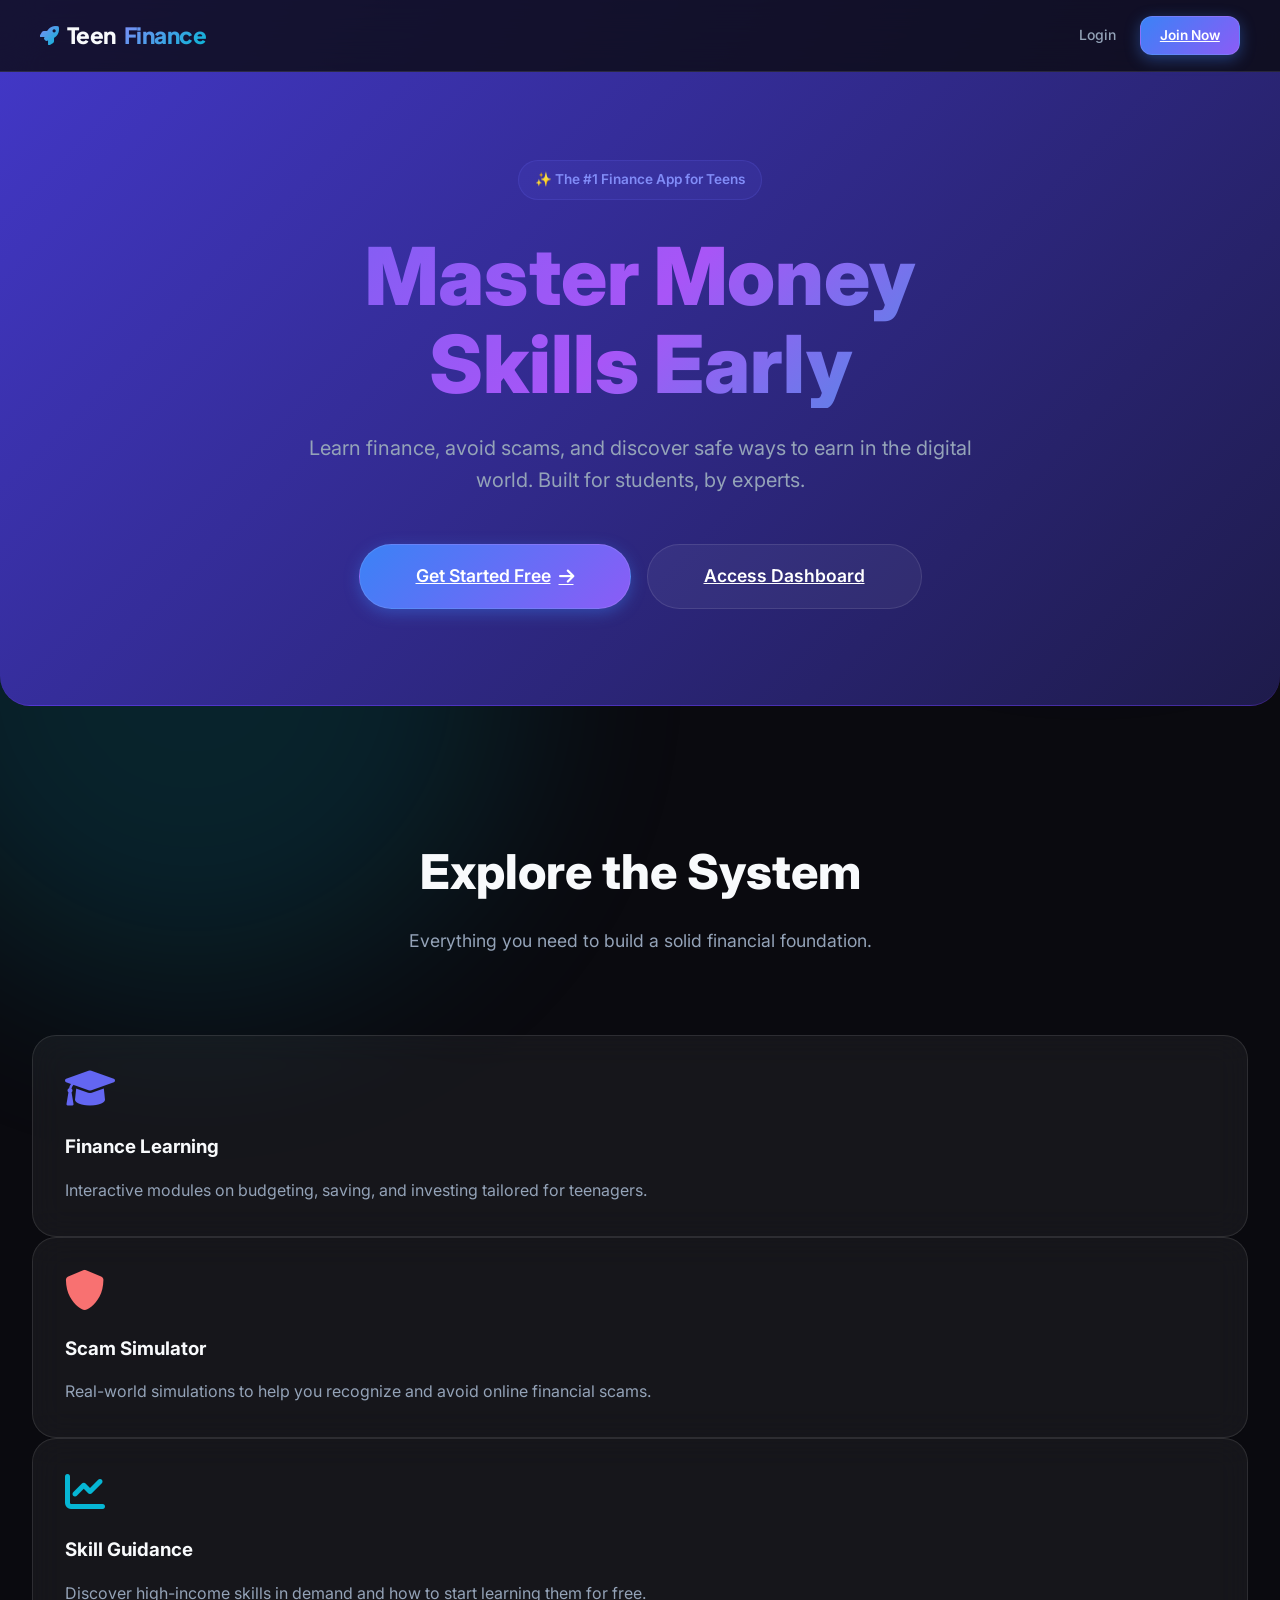
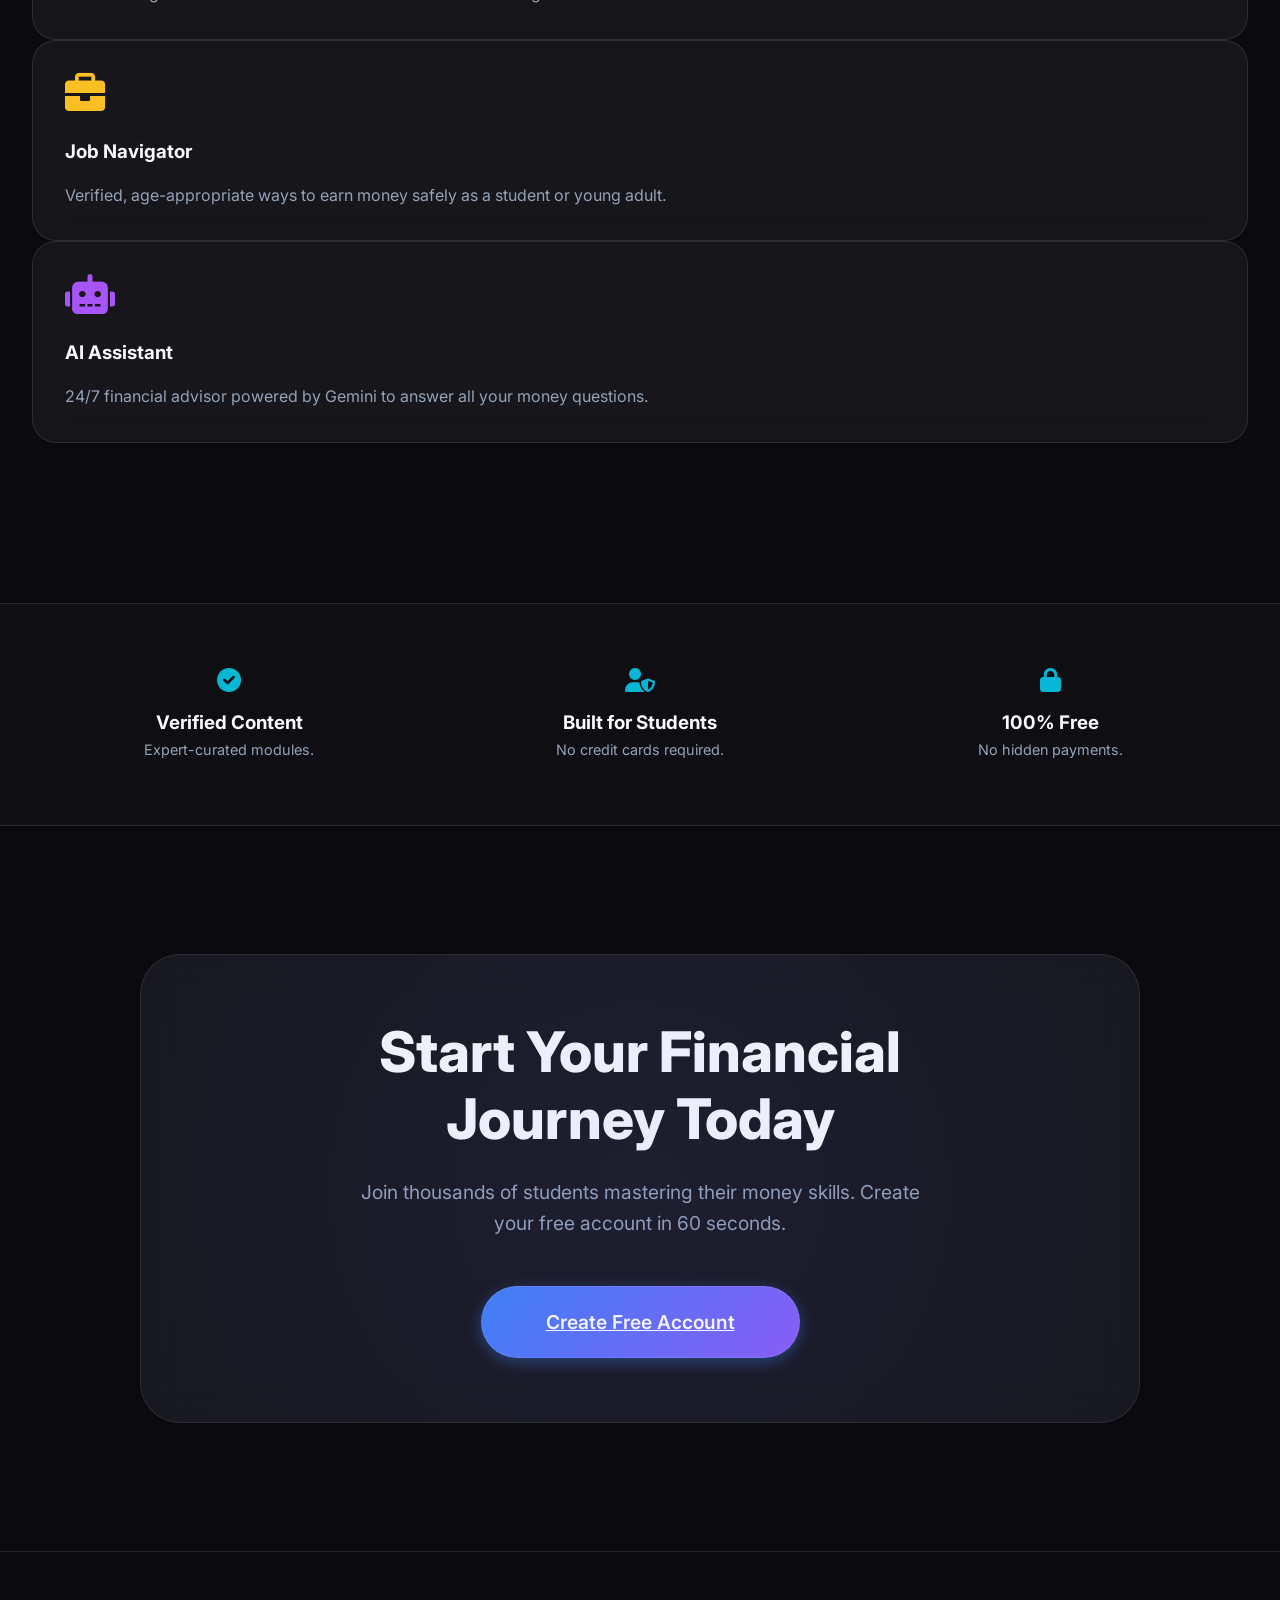
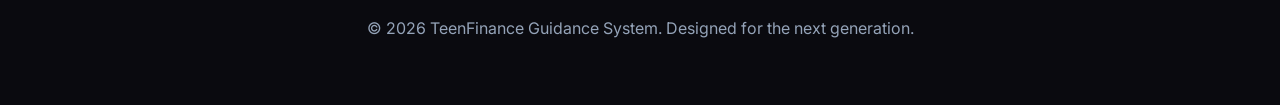
==== frontend/index.html @ e5f5060f "fixed nested repo structure" ====
<!DOCTYPE html>
<html lang="en">
<head>
    <meta charset="UTF-8">
    <meta name="viewport" content="width=device-width, initial-scale=1.0">
    <title>TeenFinance - Master Your Financial Future</title>
    <link rel="stylesheet" href="css/style.css">
    <link rel="stylesheet" href="https://cdnjs.cloudflare.com/ajax/libs/font-awesome/6.0.0/css/all.min.css">
    <link href="https://fonts.googleapis.com/css2?family=Plus+Jakarta+Sans:wght@400;600;700;800&family=Inter:wght@400;500;600&display=swap" rel="stylesheet">
    <style>
        .hero-section {
            padding: 10rem 2rem 6rem;
            text-align: center;
            overflow: hidden;
            position: relative;
        }

        .hero-badge {
            display: inline-flex;
            align-items: center;
            padding: 0.5rem 1rem;
            background: rgba(99, 102, 241, 0.1);
            border: 1px solid rgba(99, 102, 241, 0.2);
            border-radius: 100px;
            color: var(--primary-light);
            font-size: 0.85rem;
            font-weight: 600;
            margin-bottom: 2rem;
            animation: fadeInDown 0.8s ease;
        }

        .hero-title {
            font-size: clamp(3rem, 8vw, 5rem);
            font-weight: 850;
            line-height: 1.1;
            margin-bottom: 1.5rem;
            background: var(--gradient-hero);
            -webkit-background-clip: text;
            background-clip: text;
            -webkit-text-fill-color: transparent;
            animation: fadeInUp 1s ease;
        }

        .hero-subtext {
            font-size: 1.25rem;
            color: var(--text-muted);
            max-width: 700px;
            margin: 0 auto 3rem;
            animation: fadeInUp 1.2s ease;
        }

        .trust-section {
            padding: 4rem 2rem;
            border-top: 1px solid var(--border);
            border-bottom: 1px solid var(--border);
            background: rgba(255, 255, 255, 0.02);
        }

        .trust-grid {
            display: grid;
            grid-template-columns: repeat(auto-fit, minmax(250px, 1fr));
            gap: 2rem;
            max-width: 1200px;
            margin: 0 auto;
            text-align: center;
        }

        .trust-item i {
            font-size: 1.5rem;
            color: var(--accent);
            margin-bottom: 1rem;
        }

        .cta-section {
            padding: 8rem 2rem;
            text-align: center;
        }

        .cta-card {
            background: var(--surface);
            padding: 4rem 2rem;
            border-radius: 40px;
            border: 1px solid var(--border);
            max-width: 1000px;
            margin: 0 auto;
            position: relative;
            overflow: hidden;
            backdrop-filter: blur(20px);
        }

        .cta-card::before {
            content: '';
            position: absolute;
            top: -50%;
            left: -50%;
            width: 200%;
            height: 200%;
            background: radial-gradient(circle, var(--primary-glow) 0%, transparent 70%);
            opacity: 0.2;
            pointer-events: none;
        }

        @keyframes fadeInUp {
            from { opacity: 0; transform: translateY(30px); }
            to { opacity: 1; transform: translateY(0); }
        }

        @keyframes fadeInDown {
            from { opacity: 0; transform: translateY(-30px); }
            to { opacity: 1; transform: translateY(0); }
        }

        .reveal {
            opacity: 0;
            transform: translateY(40px);
            transition: all 1;
        }

        .reveal.active {
            opacity: 1;
            transform: translateY(0);
        }

        /* Nav Bar Positioning */
        .nav-bar {
            position: fixed;
            top: 0;
            left: 0;
            right: 0;
            background: rgba(10, 10, 15, 0.8);
            border-bottom: 1px solid var(--border);
            z-index: 1000;
        }
    </style>
</head>
<body>

    <nav class="nav-bar">
        <div class="logo">
            <i class="fas fa-rocket" style="color: var(--primary);"></i>
            Teen<span style="color: var(--accent);">Finance</span>
        </div>
        <div class="nav-links">
            <a href="/login" class="nav-item">Login</a>
            <a href="/register" class="btn btn-primary" style="padding: 0.5rem 1.2rem; font-size: 0.85rem;">Join Now</a>
        </div>
    </nav>

    <main>
        <!-- 1 HERO SECTION -->
        <section class="hero-section">
            <div class="hero-badge">✨ The #1 Finance App for Teens</div>
            <h1 class="hero-title">Master Money <br>Skills Early</h1>
            <p class="hero-subtext">Learn finance, avoid scams, and discover safe ways to earn in the digital world. Built for students, by experts.</p>
            <div style="display: flex; justify-content: center; gap: 1rem; flex-wrap: wrap;">
                <a href="/register" class="btn btn-primary" style="padding: 1.1rem 3.5rem; font-size: 1.1rem; border-radius: 100px;">Get Started Free <i class="fas fa-arrow-right"></i></a>
                <a href="/login" class="btn btn-secondary" style="padding: 1.1rem 3.5rem; font-size: 1.1rem; border-radius: 100px;">Access Dashboard</a>
            </div>
        </section>

        <!-- 2 FEATURES SECTION -->
        <section class="reveal" style="padding: 6rem 2rem; max-width: 1300px; margin: 0 auto;">
            <div style="text-align: center; margin-bottom: 5rem;">
                <h2 style="font-size: 3rem; margin-bottom: 1rem; font-weight: 800;">Explore the System</h2>
                <p style="color: var(--text-muted); font-size: 1.1rem;">Everything you need to build a solid financial foundation.</p>
            </div>
            <div class="features-grid">
                <div class="glass-card">
                    <i class="fas fa-graduation-cap" style="font-size: 2.5rem; color: var(--primary); margin-bottom: 1.5rem;"></i>
                    <h3 style="margin-bottom: 1rem; font-weight: 700;">Finance Learning</h3>
                    <p style="color: var(--text-muted);">Interactive modules on budgeting, saving, and investing tailored for teenagers.</p>
                </div>
                <div class="glass-card">
                    <i class="fas fa-shield-alt" style="font-size: 2.5rem; color: #f87171; margin-bottom: 1.5rem;"></i>
                    <h3 style="margin-bottom: 1rem; font-weight: 700;">Scam Simulator</h3>
                    <p style="color: var(--text-muted);">Real-world simulations to help you recognize and avoid online financial scams.</p>
                </div>
                <div class="glass-card">
                    <i class="fas fa-chart-line" style="font-size: 2.5rem; color: var(--accent); margin-bottom: 1.5rem;"></i>
                    <h3 style="margin-bottom: 1rem; font-weight: 700;">Skill Guidance</h3>
                    <p style="color: var(--text-muted);">Discover high-income skills in demand and how to start learning them for free.</p>
                </div>
                <div class="glass-card">
                    <i class="fas fa-briefcase" style="font-size: 2.5rem; color: #fbbf24; margin-bottom: 1.5rem;"></i>
                    <h3 style="margin-bottom: 1rem; font-weight: 700;">Job Navigator</h3>
                    <p style="color: var(--text-muted);">Verified, age-appropriate ways to earn money safely as a student or young adult.</p>
                </div>
                <div class="glass-card">
                    <i class="fas fa-robot" style="font-size: 2.5rem; color: #a855f7; margin-bottom: 1.5rem;"></i>
                    <h3 style="margin-bottom: 1rem; font-weight: 700;">AI Assistant</h3>
                    <p style="color: var(--text-muted);">24/7 financial advisor powered by Gemini to answer all your money questions.</p>
                </div>
            </div>
        </section>

        <!-- 3 TRUST & SAFETY SECTION -->
        <section class="trust-section reveal" style="margin-top: 4rem;">
            <div class="trust-grid">
                <div class="trust-item">
                    <i class="fas fa-check-circle"></i>
                    <h3 style="font-weight: 700;">Verified Content</h3>
                    <p style="color: var(--text-muted); font-size: 0.9rem;">Expert-curated modules.</p>
                </div>
                <div class="trust-item">
                    <i class="fas fa-user-shield"></i>
                    <h3 style="font-weight: 700;">Built for Students</h3>
                    <p style="color: var(--text-muted); font-size: 0.9rem;">No credit cards required.</p>
                </div>
                <div class="trust-item">
                    <i class="fas fa-lock"></i>
                    <h3 style="font-weight: 700;">100% Free</h3>
                    <p style="color: var(--text-muted); font-size: 0.9rem;">No hidden payments.</p>
                </div>
            </div>
        </section>

        <!-- 4 FINAL CTA SECTION -->
        <section class="cta-section reveal">
            <div class="cta-card glass-card">
                <h2 style="font-size: clamp(2rem, 5vw, 3.5rem); margin-bottom: 1.5rem; font-weight: 800; line-height: 1.2;">Start Your Financial <br>Journey Today</h2>
                <p style="color: var(--text-muted); font-size: 1.2rem; margin-bottom: 3rem; max-width: 600px; margin-left: auto; margin-right: auto;">Join thousands of students mastering their money skills. Create your free account in 60 seconds.</p>
                <a href="/register" class="btn btn-primary" style="padding: 1.2rem 4rem; font-size: 1.2rem; border-radius: 100px;">Create Free Account</a>
            </div>
        </section>
    </main>

    <footer style="padding: 4rem 10%; text-align: center; color: var(--text-muted); border-top: 1px solid var(--border);">
        <p>&copy; 2026 TeenFinance Guidance System. Designed for the next generation.</p>
    </footer>

    <script>
        // Scroll Reveal Animation
        function reveal() {
            var reveals = document.querySelectorAll(".reveal");
            for (var i = 0; i < reveals.length; i++) {
                var windowHeight = window.innerHeight;
                var elementTop = reveals[i].getBoundingClientRect().top;
                var elementVisible = 100;
                if (elementTop < windowHeight - elementVisible) {
                    reveals[i].classList.add("active");
                }
            }
        }
        window.addEventListener("scroll", reveal);
        // Initial check
        reveal();
    </script>
</body>
</html>
---- frontend/css/style.css ----
/* ========================================
   TEEN FINANCE — Premium Dark Design System
   ======================================== */

@import url('https://fonts.googleapis.com/css2?family=Inter:wght@300;400;500;600;700;800;900&family=Plus+Jakarta+Sans:wght@400;600;700;800&display=swap');

:root {
    /* --- Premium Startup Theme (Blue + Purple + Teal) --- */
    --primary: #6366f1; /* Indigo/Blue */
    --primary-light: #818cf8;
    --primary-dark: #4338ca;
    --accent: #06b6d4; /* Teal */
    --accent-light: #67e8f9;
    --secondary: #a855f7; /* Purple */
    
    --success: #10b981;
    --warning: #f59e0b;
    --error: #ef4444;
    
    --bg-dark: #0a0a0f;
    --surface: rgba(255, 255, 255, 0.05); /* Dark Glass */
    --surface-2: rgba(255, 255, 255, 0.08);
    --surface-3: rgba(255, 255, 255, 0.12);
    
    --text-main: #f8fafc;
    --text-muted: #94a3b8;
    --border: rgba(255, 255, 255, 0.1);
    --border-2: rgba(255, 255, 255, 0.2);
    
    --radius: 24px;
    --radius-sm: 12px;
    --transition: all 0.4s cubic-bezier(0.4, 0, 0.2, 1);
    
    --primary-glow: rgba(99, 102, 241, 0.5);
    --accent-glow: rgba(6, 182, 212, 0.4);
    
    --gradient-hero: linear-gradient(135deg, #6366f1 0%, #a855f7 50%, #06b6d4 100%);
}

*, *::before, *::after {
    margin: 0;
    padding: 0;
    box-sizing: border-box;
}

html {
    scroll-behavior: smooth;
}

body {
    background-color: var(--bg-dark);
    color: var(--text-main);
    min-height: 100vh;
    font-family: 'Inter', -apple-system, BlinkMacSystemFont, sans-serif;
    overflow-x: hidden;
    position: relative;
    display: flex;
    flex-direction: column;
    line-height: 1.6;
}

/* --- Glowing Blobs System --- */
body::before,
body::after {
    content: '';
    position: fixed;
    width: 50vw;
    height: 50vw;
    border-radius: 50%;
    filter: blur(100px);
    z-index: -1;
    opacity: 0.15;
    pointer-events: none;
    animation: blobFloat 20s infinite alternate;
}

body::before {
    background: var(--primary);
    top: -10%;
    right: -10%;
}

body::after {
    background: var(--accent);
    bottom: -10%;
    left: -10%;
    animation-delay: -10s;
}

@keyframes blobFloat {
    0% { transform: translate(0, 0) scale(1); }
    100% { transform: translate(10%, 10%) scale(1.1); }
}

/* ============================
   NAVBAR
   ============================ */
.nav-bar {
    display: flex;
    justify-content: space-between;
    align-items: center;
    padding: 0 2.5rem;
    height: 72px;
    background: rgba(10, 10, 15, 0.75);
    backdrop-filter: blur(20px);
    -webkit-backdrop-filter: blur(20px);
    position: sticky;
    top: 0;
    z-index: 1000;
    border-bottom: 1px solid var(--border);
}

.logo {
    font-family: 'Plus Jakarta Sans', sans-serif;
    font-size: 1.4rem;
    font-weight: 800;
    letter-spacing: -0.5px;
    color: var(--text-main);
    display: flex;
    align-items: center;
    gap: 0.5rem;
    cursor: pointer;
}

.logo i {
    font-size: 1.2rem;
    background: linear-gradient(135deg, var(--primary-light), var(--accent));
    -webkit-background-clip: text;
    background-clip: text;
    -webkit-text-fill-color: transparent;
}

.logo span {
    background: linear-gradient(135deg, var(--primary-light), var(--accent));
    -webkit-background-clip: text;
    background-clip: text;
    -webkit-text-fill-color: transparent;
}

/* Mobile Nav Toggle */
.mobile-nav-toggle {
    display: none;
    background: none;
    border: none;
    color: var(--text-main);
    font-size: 1.5rem;
    cursor: pointer;
}

.nav-links {
    display: flex;
    gap: 0.5rem;
    align-items: center;
}

.nav-item {
    display: flex;
    flex-direction: row !important;
    align-items: center;
    gap: 0.5rem;
    color: var(--text-muted);
    text-decoration: none;
    font-size: 0.875rem;
    font-weight: 500;
    padding: 0.5rem 1rem;
    border-radius: var(--radius-sm);
    transition: var(--transition);
    background: none;
    border: none;
    cursor: pointer;
}

.nav-item:hover {
    color: var(--text-main);
    background: var(--surface-2);
}

.nav-item.active {
    color: var(--primary-light);
    background: rgba(124, 58, 237, 0.12);
}

.nav-icon {
    font-size: 1rem;
}

/* ============================
   GLASS CARD
   ============================ */
.glass-card {
    background: var(--surface);
    backdrop-filter: blur(16px);
    -webkit-backdrop-filter: blur(16px);
    border: 1px solid var(--border);
    border-radius: var(--radius);
    transition: var(--transition);
    padding: 2rem;
    position: relative;
    overflow: hidden;
}

.glass-card:hover {
    background: var(--surface-2);
    border-color: var(--border-2);
    transform: translateY(-5px);
    box-shadow: 0 20px 40px rgba(0, 0, 0, 0.3);
}

/* ============================
   DASHBOARD GRID
   ============================ */
.dashboard-grid {
    display: grid;
    grid-template-columns: repeat(auto-fit, minmax(340px, 1fr));
    gap: 1.5rem;
    padding: 2rem 2.5rem;
    flex: 1;
    max-width: 1400px;
    margin: 0 auto;
    width: 100%;
}

/* ============================
   BUTTONS
   ============================ */
/* Buttons & Inputs */
.btn {
    padding: 0.75rem 1.5rem;
    border-radius: var(--radius-sm);
    font-weight: 600;
    transition: var(--transition);
    cursor: pointer;
    background: rgba(255, 255, 255, 0.05);
    border: 1px solid rgba(255, 255, 255, 0.1);
    color: white;
    display: inline-flex;
    align-items: center;
    justify-content: center;
    gap: 0.5rem;
    font-size: 0.95rem;
}

.btn:hover {
    background: rgba(59, 130, 246, 0.2);
    border-color: #3b82f6;
    transform: scale(1.02);
}

.btn-primary {
    background: linear-gradient(135deg, #3b82f6, #8b5cf6);
    color: white;
    border: 1px solid rgba(255, 255, 255, 0.1);
    box-shadow: 0 4px 15px rgba(59, 130, 246, 0.4);
}

.btn-primary:hover {
    background: linear-gradient(135deg, #60a5fa, #a78bfa);
    transform: scale(1.02);
    box-shadow: 0 6px 25px rgba(59, 130, 246, 0.6);
}

.btn-secondary {
    background: rgba(255, 255, 255, 0.05);
    color: white;
    border: 1px solid rgba(255, 255, 255, 0.1);
}

.btn-secondary:hover {
    background: rgba(59, 130, 246, 0.2);
    border-color: #3b82f6;
}

/* Small Action Buttons with Improved Visibility */
.small-action-btn {
    padding: 0.65rem 0.75rem;
    font-size: 0.8rem;
    font-weight: 600;
    border-radius: 8px;
    cursor: pointer;
    text-decoration: none;
    display: inline-flex;
    align-items: center;
    justify-content: center;
    gap: 0.4rem;
    transition: all 0.2s ease;
    border: 1px solid transparent;
}

.small-action-btn-primary {
    background: linear-gradient(135deg, #8b5cf6, #7c3aed);
    color: white;
    border: 1px solid rgba(139, 92, 246, 0.6);
}

.small-action-btn-primary:hover {
    background: linear-gradient(135deg, #a78bfa, #9333ea);
    transform: translateY(-2px);
    box-shadow: 0 4px 12px rgba(139, 92, 246, 0.4);
}

.small-action-btn-accent {
    background: linear-gradient(135deg, #06b6d4, #0891b2);
    color: white;
    border: 1px solid rgba(6, 182, 212, 0.6);
}

.small-action-btn-accent:hover {
    background: linear-gradient(135deg, #67e8f9, #06b6d4);
    transform: translateY(-2px);
    box-shadow: 0 4px 12px rgba(6, 182, 212, 0.4);
}

/* Dark Glass Inputs - FIX WHITE BACKGROUNDS */
input, select, textarea, .quiz-option, .accordion-btn {
    background: rgba(255, 255, 255, 0.05) !important;
    border: 1px solid rgba(255, 255, 255, 0.1) !important;
    color: white !important;
    padding: 0.8rem 1rem;
    border-radius: var(--radius-sm);
    width: 100%;
    outline: none;
    transition: var(--transition);
}

input:focus, select:focus, textarea:focus {
    background: rgba(59, 130, 246, 0.2) !important;
    border-color: #3b82f6 !important;
    box-shadow: 0 0 15px rgba(59, 130, 246, 0.4);
}

/* Quiz Option Fix */
.quiz-option {
    background: rgba(255, 255, 255, 0.05) !important;
    border: 1px solid rgba(255, 255, 255, 0.1) !important;
    color: white !important;
    padding: 1.2rem;
    border-radius: var(--radius-sm);
    margin-bottom: 0.75rem;
    cursor: pointer;
    transition: var(--transition);
    text-align: left;
    display: flex;
    align-items: center;
    gap: 0.8rem;
}

.quiz-option:hover {
    background: rgba(59, 130, 246, 0.2) !important;
    border-color: #3b82f6 !important;
    transform: scale(1.02);
}

.quiz-option.selected, .quiz-option:has(input:checked) {
    background: rgba(59, 130, 246, 0.3) !important;
    border-color: #3b82f6 !important;
    box-shadow: 0 0 15px rgba(59, 130, 246, 0.4);
}

.quiz-option.correct {
    background: rgba(16, 185, 129, 0.3) !important;
    border-color: var(--success) !important;
    box-shadow: 0 0 15px rgba(16, 185, 129, 0.4);
}

.quiz-option.incorrect {
    background: rgba(239, 68, 68, 0.3) !important;
    border-color: var(--error) !important;
    box-shadow: 0 0 15px rgba(239, 68, 68, 0.4);
}

/* Accordion Buttons */
.accordion-btn {
    text-align: left;
    padding: 1rem 1.2rem;
    background: rgba(255, 255, 255, 0.05) !important;
    border: 1px solid rgba(255, 255, 255, 0.1) !important;
    border-radius: var(--radius-sm);
    font-size: 1rem;
    font-weight: 600;
    color: white !important;
    cursor: pointer;
    display: flex;
    justify-content: space-between;
    align-items: center;
    transition: var(--transition);
    margin-bottom: 0.5rem;
}

.accordion-btn:hover {
    background: rgba(59, 130, 246, 0.2) !important;
    border-color: #3b82f6 !important;
    transform: scale(1.02);
}

.accordion-btn.selected {
    background: rgba(59, 130, 246, 0.3) !important;
    border-color: #3b82f6 !important;
    box-shadow: 0 0 15px rgba(59, 130, 246, 0.4);
}

/* ============================
   FORM INPUTS
   ============================ */
.input-group {
    margin-bottom: 1.25rem;
}

.input-group label {
    display: block;
    margin-bottom: 0.5rem;
    color: var(--text-secondary);
    font-size: 0.85rem;
    font-weight: 500;
}

.input-group input,
.input-group select,
.input-group textarea {
    width: 100%;
    background: var(--surface-2);
    border: 1px solid var(--border);
    border-radius: var(--radius-sm);
    padding: 0.75rem 1rem;
    color: var(--text-main);
    outline: none;
    transition: var(--transition);
    font-family: 'Inter', sans-serif;
    font-size: 0.9rem;
}

.input-group input::placeholder,
.input-group textarea::placeholder {
    color: var(--text-muted);
}

.input-group input:focus,
.input-group select:focus,
.input-group textarea:focus {
    border-color: var(--primary);
    background: var(--surface-3);
    box-shadow: 0 0 0 3px rgba(124, 58, 237, 0.15);
}

/* ============================
   ANIMATIONS
   ============================ */
@keyframes fadeInUp {
    from { opacity: 0; transform: translateY(20px); }
    to   { opacity: 1; transform: translateY(0); }
}

@keyframes shimmer {
    0%   { background-position: -200% center; }
    100% { background-position: 200% center; }
}

@keyframes pulse-ring {
    0%   { box-shadow: 0 0 0 0 var(--primary-glow); }
    70%  { box-shadow: 0 0 0 12px transparent; }
    100% { box-shadow: 0 0 0 0 transparent; }
}

@keyframes float {
    0%, 100% { transform: translateY(0); }
    50%       { transform: translateY(-6px); }
}

.animate-fade-in {
    animation: fadeInUp 0.5s ease forwards;
}

/* ============================
   BADGE / TAG
   ============================ */
.badge {
    display: inline-flex;
    align-items: center;
    gap: 0.3rem;
    padding: 0.25rem 0.75rem;
    border-radius: 999px;
    font-size: 0.75rem;
    font-weight: 600;
    letter-spacing: 0.03em;
}

.badge-primary {
    background: rgba(124, 58, 237, 0.15);
    color: var(--primary-light);
    border: 1px solid rgba(124, 58, 237, 0.25);
}

.badge-success {
    background: rgba(52, 211, 153, 0.12);
    color: var(--success);
    border: 1px solid rgba(52, 211, 153, 0.25);
}

/* ============================
   PROGRESS BAR
   ============================ */
.progress-bar-track {
    width: 100%;
    height: 6px;
    background: var(--surface-3);
    border-radius: 999px;
    overflow: hidden;
}

.progress-bar-fill {
    height: 100%;
    background: linear-gradient(90deg, var(--primary), var(--accent));
    border-radius: 999px;
    transition: width 0.8s cubic-bezier(0.4, 0, 0.2, 1);
    box-shadow: 0 0 8px var(--primary-glow);
}

/* ============================
   HERO SECTION (HOME)
   ============================ */
.hero-section {
    background: linear-gradient(135deg, var(--primary-dark) 0%, #1e1b4b 100%);
    color: white;
    padding: 3rem 2rem;
    border-radius: 0 0 30px 30px;
    margin-bottom: 2rem;
    text-align: center;
    border-bottom: 1px solid rgba(124, 58, 237, 0.3);
}

/* ============================
   MODULE CARDS
   ============================ */
.module-cover-grid {
    display: grid;
    grid-template-columns: repeat(3, 1fr);
    gap: 1.5rem;
    padding: 1rem 0;
}

@media (max-width: 900px) {
    .module-cover-grid { grid-template-columns: repeat(2, 1fr); }
}

@media (max-width: 480px) {
    .module-cover-grid { grid-template-columns: 1fr; }
}

.module-cover-card {
    position: relative;
    border-radius: var(--radius);
    overflow: hidden;
    cursor: pointer;
    box-shadow: var(--card-shadow);
    background: var(--surface);
    border: 1px solid var(--border);
    display: flex;
    flex-direction: column;
    transition: var(--transition);
}

.module-cover-card:hover {
    transform: translateY(-4px);
    box-shadow: var(--hover-shadow);
    border-color: var(--border-2);
}

.module-cover-card img {
    width: 100%;
    height: 160px;
    object-fit: cover;
    transition: transform 0.4s ease;
}

.module-cover-card:hover img {
    transform: scale(1.06);
}

.module-cover-overlay {
    padding: 1rem 1.2rem;
    background: var(--bg-3);
    color: var(--text-main);
}

.module-cover-overlay h3 {
    font-size: 0.95rem;
    font-weight: 600;
    margin-bottom: 0.3rem;
}

.module-cover-overlay p {
    font-size: 0.78rem;
    color: var(--text-muted);
}

/* ============================
   DAILY PRACTICE
   ============================ */
.daily-practice-card {
    background: rgba(124, 58, 237, 0.06);
    padding: 2rem;
    border-radius: var(--radius);
    border: 1.5px dashed rgba(124, 58, 237, 0.3);
    text-align: center;
    margin: 1rem 0;
    cursor: pointer;
    transition: var(--transition);
    color: var(--text-main);
}

.daily-practice-card:hover {
    background: rgba(124, 58, 237, 0.1);
    border-style: solid;
    border-color: var(--primary);
}

/* ============================
   SCROLLBAR
   ============================ */
::-webkit-scrollbar {
    width: 6px;
}
::-webkit-scrollbar-track {
    background: var(--bg-2);
}
::-webkit-scrollbar-thumb {
    background: var(--surface-3);
    border-radius: 999px;
}
::-webkit-scrollbar-thumb:hover {
    background: var(--border-2);
}

/* ============================
   UTILITIES
   ============================ */
.text-gradient {
    background: linear-gradient(135deg, var(--primary-light), var(--accent));
    -webkit-background-clip: text;
    background-clip: text;
    -webkit-text-fill-color: transparent;
}

.divider {
    border: none;
    border-top: 1px solid var(--border);
    margin: 1.5rem 0;
}

/* ============================
   LAYOUTS
   ============================ */
.layout-container {
    padding: 2.5rem;
    max-width: 1200px;
    margin: 0 auto;
    width: 100%;
    flex: 1;
}

/* ============================
   RESPONSIVE
   ============================ */
@media (max-width: 1024px) {
    .dashboard-grid {
        grid-template-columns: repeat(2, 1fr);
    }
}

@media (max-width: 768px) {
    .nav-bar {
        padding: 0 1.5rem;
    }

    .mobile-nav-toggle {
        display: block;
    }

    .nav-links {
        position: fixed;
        top: 72px;
        left: 0;
        right: 0;
        background: rgba(15, 15, 26, 0.98);
        backdrop-filter: blur(20px);
        flex-direction: column;
        padding: 2rem;
        gap: 1rem;
        border-bottom: 1px solid var(--border);
        transform: translateY(-100%);
        opacity: 0;
        transition: transform 0.4s ease, opacity 0.3s ease;
        pointer-events: none;
    }

    .nav-links.active {
        transform: translateY(0);
        opacity: 1;
        pointer-events: auto;
    }

    .nav-item {
        width: 100%;
        padding: 1rem;
        justify-content: center;
        font-size: 1rem;
    }

    .layout-container {
        padding: 1.5rem;
    }

    .dashboard-grid {
        padding: 1rem;
        grid-template-columns: 1fr;
    }

    .hero-section {
        padding: 2rem 1.5rem;
    }

    .hero-section h1 {
        font-size: 2rem;
    }

    .glass-card {
        padding: 1.5rem;
    }
}

@media (max-width: 480px) {
    .logo span {
        display: none;
    }
}

@media (max-width: 768px) {
    .btn {
        width: 100%;
    }
}
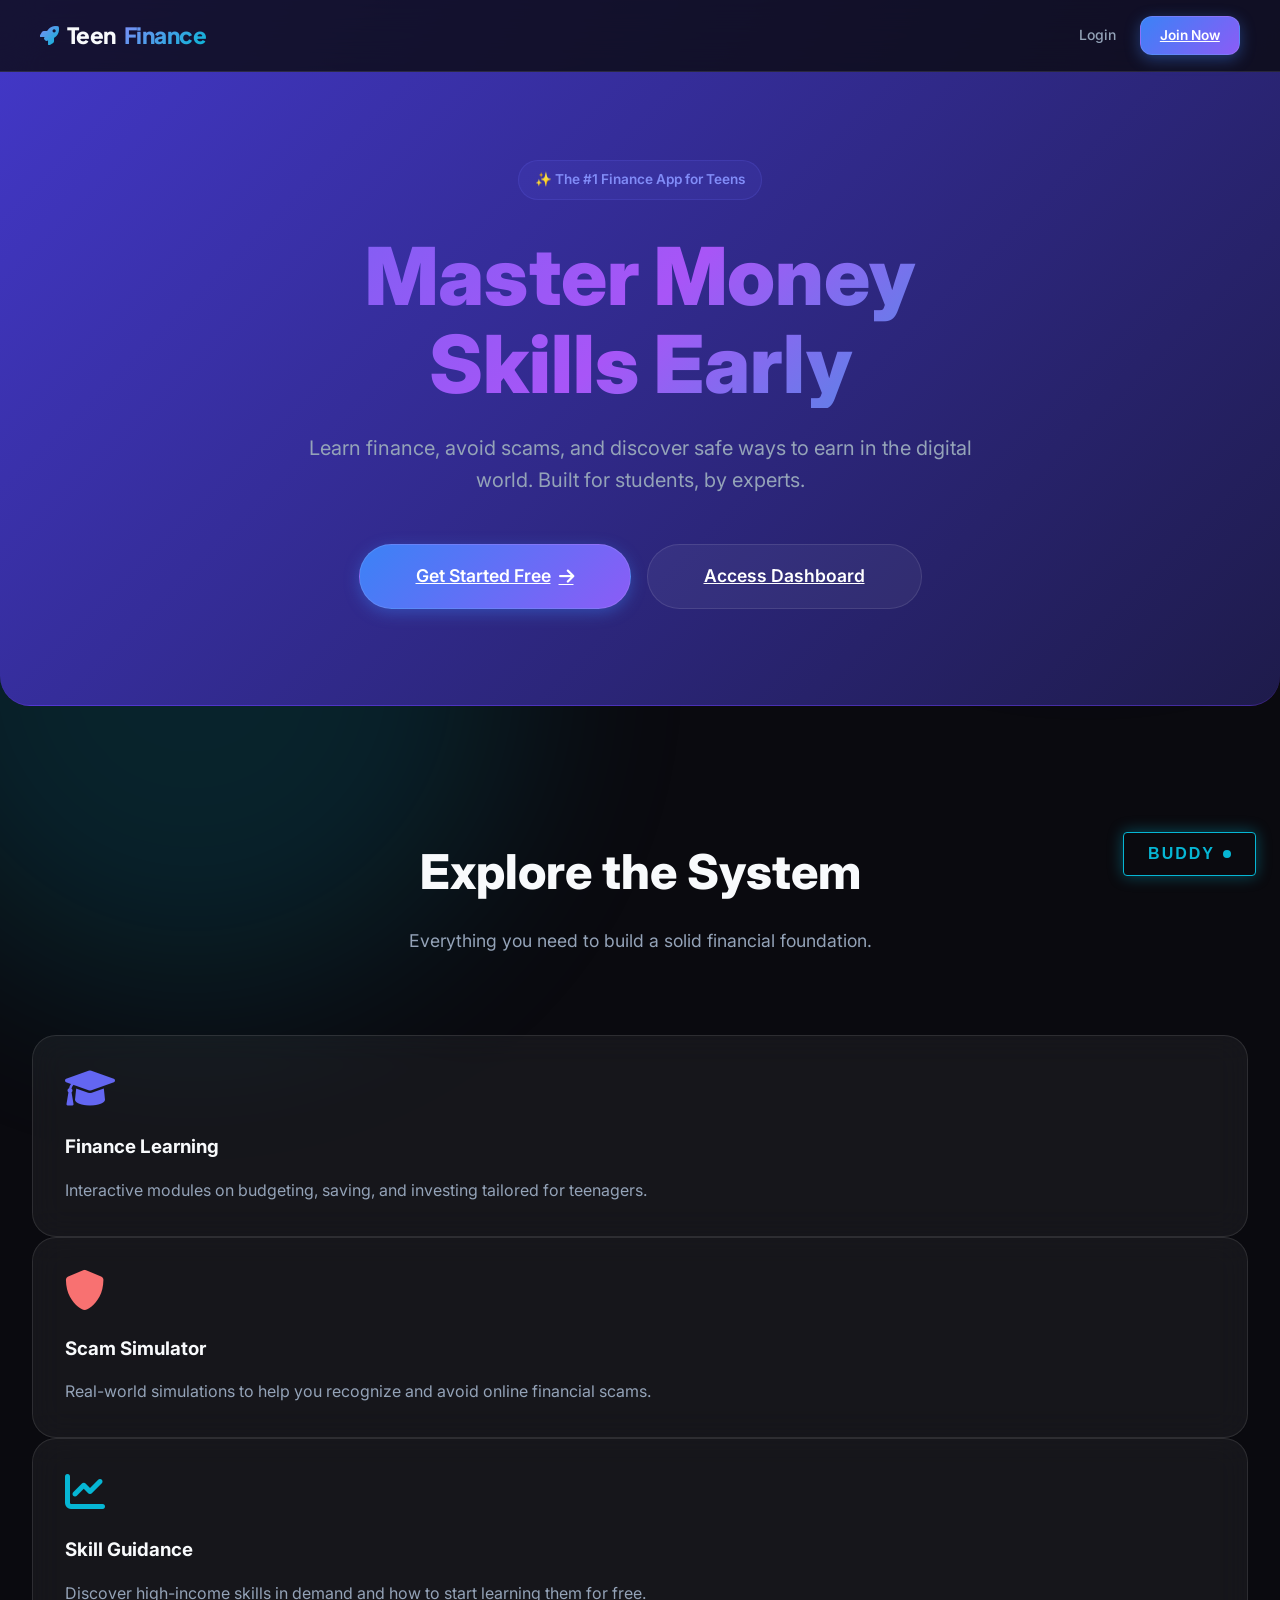
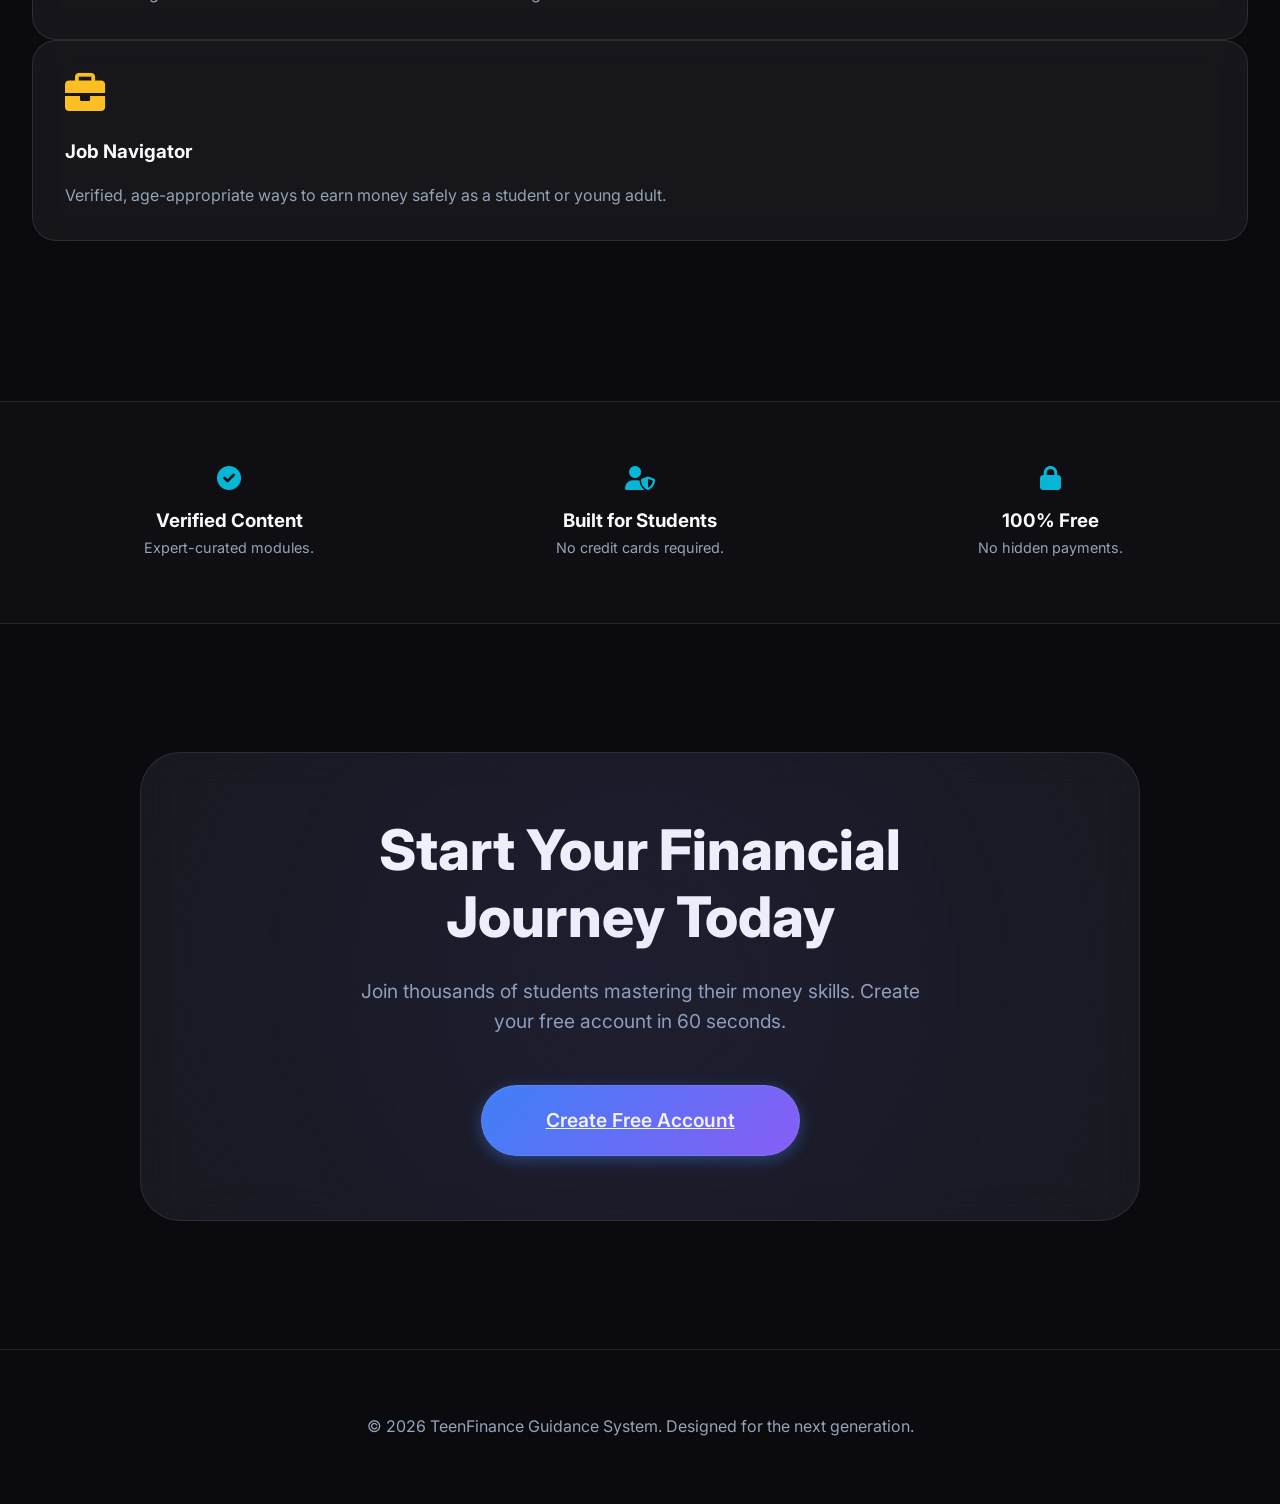
==== commit 4f43ea52: "Added Gemini AI chatbot integration" ====
--- a/frontend/index.html
+++ b/frontend/index.html
@@ -1,12 +1,15 @@
 <!DOCTYPE html>
 <html lang="en">
+
 <head>
     <meta charset="UTF-8">
     <meta name="viewport" content="width=device-width, initial-scale=1.0">
     <title>TeenFinance - Master Your Financial Future</title>
     <link rel="stylesheet" href="css/style.css">
     <link rel="stylesheet" href="https://cdnjs.cloudflare.com/ajax/libs/font-awesome/6.0.0/css/all.min.css">
-    <link href="https://fonts.googleapis.com/css2?family=Plus+Jakarta+Sans:wght@400;600;700;800&family=Inter:wght@400;500;600&display=swap" rel="stylesheet">
+    <link
+        href="https://fonts.googleapis.com/css2?family=Plus+Jakarta+Sans:wght@400;600;700;800&family=Inter:wght@400;500;600&display=swap"
+        rel="stylesheet">
     <style>
         .hero-section {
             padding: 10rem 2rem 6rem;
@@ -101,13 +104,27 @@
         }
 
         @keyframes fadeInUp {
-            from { opacity: 0; transform: translateY(30px); }
-            to { opacity: 1; transform: translateY(0); }
+            from {
+                opacity: 0;
+                transform: translateY(30px);
+            }
+
+            to {
+                opacity: 1;
+                transform: translateY(0);
+            }
         }
 
         @keyframes fadeInDown {
-            from { opacity: 0; transform: translateY(-30px); }
-            to { opacity: 1; transform: translateY(0); }
+            from {
+                opacity: 0;
+                transform: translateY(-30px);
+            }
+
+            to {
+                opacity: 1;
+                transform: translateY(0);
+            }
         }
 
         .reveal {
@@ -133,6 +150,7 @@
         }
     </style>
 </head>
+
 <body>
 
     <nav class="nav-bar">
@@ -151,10 +169,14 @@
         <section class="hero-section">
             <div class="hero-badge">✨ The #1 Finance App for Teens</div>
             <h1 class="hero-title">Master Money <br>Skills Early</h1>
-            <p class="hero-subtext">Learn finance, avoid scams, and discover safe ways to earn in the digital world. Built for students, by experts.</p>
+            <p class="hero-subtext">Learn finance, avoid scams, and discover safe ways to earn in the digital world.
+                Built for students, by experts.</p>
             <div style="display: flex; justify-content: center; gap: 1rem; flex-wrap: wrap;">
-                <a href="/register" class="btn btn-primary" style="padding: 1.1rem 3.5rem; font-size: 1.1rem; border-radius: 100px;">Get Started Free <i class="fas fa-arrow-right"></i></a>
-                <a href="/login" class="btn btn-secondary" style="padding: 1.1rem 3.5rem; font-size: 1.1rem; border-radius: 100px;">Access Dashboard</a>
+                <a href="/register" class="btn btn-primary"
+                    style="padding: 1.1rem 3.5rem; font-size: 1.1rem; border-radius: 100px;">Get Started Free <i
+                        class="fas fa-arrow-right"></i></a>
+                <a href="/login" class="btn btn-secondary"
+                    style="padding: 1.1rem 3.5rem; font-size: 1.1rem; border-radius: 100px;">Access Dashboard</a>
             </div>
         </section>
 
@@ -162,33 +184,35 @@
         <section class="reveal" style="padding: 6rem 2rem; max-width: 1300px; margin: 0 auto;">
             <div style="text-align: center; margin-bottom: 5rem;">
                 <h2 style="font-size: 3rem; margin-bottom: 1rem; font-weight: 800;">Explore the System</h2>
-                <p style="color: var(--text-muted); font-size: 1.1rem;">Everything you need to build a solid financial foundation.</p>
+                <p style="color: var(--text-muted); font-size: 1.1rem;">Everything you need to build a solid financial
+                    foundation.</p>
             </div>
             <div class="features-grid">
                 <div class="glass-card">
-                    <i class="fas fa-graduation-cap" style="font-size: 2.5rem; color: var(--primary); margin-bottom: 1.5rem;"></i>
+                    <i class="fas fa-graduation-cap"
+                        style="font-size: 2.5rem; color: var(--primary); margin-bottom: 1.5rem;"></i>
                     <h3 style="margin-bottom: 1rem; font-weight: 700;">Finance Learning</h3>
-                    <p style="color: var(--text-muted);">Interactive modules on budgeting, saving, and investing tailored for teenagers.</p>
+                    <p style="color: var(--text-muted);">Interactive modules on budgeting, saving, and investing
+                        tailored for teenagers.</p>
                 </div>
                 <div class="glass-card">
                     <i class="fas fa-shield-alt" style="font-size: 2.5rem; color: #f87171; margin-bottom: 1.5rem;"></i>
                     <h3 style="margin-bottom: 1rem; font-weight: 700;">Scam Simulator</h3>
-                    <p style="color: var(--text-muted);">Real-world simulations to help you recognize and avoid online financial scams.</p>
-                </div>
-                <div class="glass-card">
-                    <i class="fas fa-chart-line" style="font-size: 2.5rem; color: var(--accent); margin-bottom: 1.5rem;"></i>
+                    <p style="color: var(--text-muted);">Real-world simulations to help you recognize and avoid online
+                        financial scams.</p>
+                </div>
+                <div class="glass-card">
+                    <i class="fas fa-chart-line"
+                        style="font-size: 2.5rem; color: var(--accent); margin-bottom: 1.5rem;"></i>
                     <h3 style="margin-bottom: 1rem; font-weight: 700;">Skill Guidance</h3>
-                    <p style="color: var(--text-muted);">Discover high-income skills in demand and how to start learning them for free.</p>
+                    <p style="color: var(--text-muted);">Discover high-income skills in demand and how to start learning
+                        them for free.</p>
                 </div>
                 <div class="glass-card">
                     <i class="fas fa-briefcase" style="font-size: 2.5rem; color: #fbbf24; margin-bottom: 1.5rem;"></i>
                     <h3 style="margin-bottom: 1rem; font-weight: 700;">Job Navigator</h3>
-                    <p style="color: var(--text-muted);">Verified, age-appropriate ways to earn money safely as a student or young adult.</p>
-                </div>
-                <div class="glass-card">
-                    <i class="fas fa-robot" style="font-size: 2.5rem; color: #a855f7; margin-bottom: 1.5rem;"></i>
-                    <h3 style="margin-bottom: 1rem; font-weight: 700;">AI Assistant</h3>
-                    <p style="color: var(--text-muted);">24/7 financial advisor powered by Gemini to answer all your money questions.</p>
+                    <p style="color: var(--text-muted);">Verified, age-appropriate ways to earn money safely as a
+                        student or young adult.</p>
                 </div>
             </div>
         </section>
@@ -217,14 +241,20 @@
         <!-- 4 FINAL CTA SECTION -->
         <section class="cta-section reveal">
             <div class="cta-card glass-card">
-                <h2 style="font-size: clamp(2rem, 5vw, 3.5rem); margin-bottom: 1.5rem; font-weight: 800; line-height: 1.2;">Start Your Financial <br>Journey Today</h2>
-                <p style="color: var(--text-muted); font-size: 1.2rem; margin-bottom: 3rem; max-width: 600px; margin-left: auto; margin-right: auto;">Join thousands of students mastering their money skills. Create your free account in 60 seconds.</p>
-                <a href="/register" class="btn btn-primary" style="padding: 1.2rem 4rem; font-size: 1.2rem; border-radius: 100px;">Create Free Account</a>
+                <h2
+                    style="font-size: clamp(2rem, 5vw, 3.5rem); margin-bottom: 1.5rem; font-weight: 800; line-height: 1.2;">
+                    Start Your Financial <br>Journey Today</h2>
+                <p
+                    style="color: var(--text-muted); font-size: 1.2rem; margin-bottom: 3rem; max-width: 600px; margin-left: auto; margin-right: auto;">
+                    Join thousands of students mastering their money skills. Create your free account in 60 seconds.</p>
+                <a href="/register" class="btn btn-primary"
+                    style="padding: 1.2rem 4rem; font-size: 1.2rem; border-radius: 100px;">Create Free Account</a>
             </div>
         </section>
     </main>
 
-    <footer style="padding: 4rem 10%; text-align: center; color: var(--text-muted); border-top: 1px solid var(--border);">
+    <footer
+        style="padding: 4rem 10%; text-align: center; color: var(--text-muted); border-top: 1px solid var(--border);">
         <p>&copy; 2026 TeenFinance Guidance System. Designed for the next generation.</p>
     </footer>
 
@@ -245,5 +275,8 @@
         // Initial check
         reveal();
     </script>
+    <script src="js/api.js"></script>
+    <script src="js/chat.js" defer></script>
 </body>
-</html>
+
+</html>
--- a/frontend/css/style.css
+++ b/frontend/css/style.css
@@ -734,7 +734,186 @@
 }
 
 @media (max-width: 768px) {
-    .btn {
-        width: 100%;
-    }
+}
+
+/* ============================
+   NETRA OS WIDGET
+   ============================ */
+.netra-widget {
+    position: fixed;
+    bottom: 24px;
+    right: 24px;
+    z-index: 9999;
+    font-family: 'Courier New', Courier, monospace;
+}
+
+.netra-toggle {
+    background: #0a0a0f;
+    border: 1px solid #06b6d4;
+    color: #06b6d4;
+    padding: 12px 24px;
+    font-size: 16px;
+    font-weight: bold;
+    cursor: pointer;
+    box-shadow: 0 0 15px rgba(6, 182, 212, 0.4);
+    border-radius: 4px;
+    display: flex;
+    align-items: center;
+    gap: 8px;
+    transition: all 0.3s;
+    letter-spacing: 2px;
+}
+
+.netra-toggle:hover {
+    background: rgba(6, 182, 212, 0.1);
+    box-shadow: 0 0 25px rgba(6, 182, 212, 0.6);
+}
+
+.netra-toggle .pulse {
+    display: inline-block;
+    width: 8px;
+    height: 8px;
+    background: #06b6d4;
+    border-radius: 50%;
+    animation: netraPulse 1.5s infinite;
+}
+
+@keyframes netraPulse {
+    0% { box-shadow: 0 0 0 0 rgba(6, 182, 212, 0.7); }
+    70% { box-shadow: 0 0 0 10px rgba(6, 182, 212, 0); }
+    100% { box-shadow: 0 0 0 0 rgba(6, 182, 212, 0); }
+}
+
+.netra-window {
+    position: absolute;
+    bottom: 70px;
+    right: 0;
+    width: 350px;
+    height: 450px;
+    background: rgba(10, 10, 15, 0.95);
+    border: 1px solid #06b6d4;
+    box-shadow: 0 0 30px rgba(6, 182, 212, 0.2);
+    display: flex;
+    flex-direction: column;
+    border-radius: 4px;
+    overflow: hidden;
+    backdrop-filter: blur(10px);
+    transition: opacity 0.3s, transform 0.3s;
+    transform-origin: bottom right;
+}
+
+.netra-window.hidden {
+    opacity: 0;
+    transform: scale(0.9);
+    pointer-events: none;
+}
+
+.netra-header {
+    background: rgba(6, 182, 212, 0.1);
+    border-bottom: 1px solid #06b6d4;
+    padding: 12px 16px;
+    display: flex;
+    justify-content: space-between;
+    align-items: center;
+}
+
+.netra-title {
+    color: #06b6d4;
+    font-weight: bold;
+    font-size: 14px;
+    display: flex;
+    align-items: center;
+    gap: 8px;
+    letter-spacing: 1px;
+}
+
+.status-dot {
+    width: 6px;
+    height: 6px;
+    background: #06b6d4;
+    border-radius: 50%;
+}
+
+.netra-close {
+    background: none;
+    border: none;
+    color: #06b6d4;
+    font-size: 16px;
+    cursor: pointer;
+    font-weight: bold;
+}
+
+.netra-messages {
+    flex: 1;
+    padding: 16px;
+    overflow-y: auto;
+    display: flex;
+    flex-direction: column;
+    gap: 12px;
+}
+
+.netra-msg {
+    font-size: 13px;
+    line-height: 1.4;
+    color: #a5f3fc;
+}
+
+.netra-msg.user {
+    color: #e2e8f0;
+}
+
+.netra-sender {
+    color: #06b6d4;
+    font-weight: bold;
+    margin-right: 6px;
+}
+
+.netra-input-area {
+    display: flex;
+    border-top: 1px solid #06b6d4;
+    background: rgba(0, 0, 0, 0.5);
+}
+
+#netra-input {
+    flex: 1;
+    background: transparent;
+    border: none;
+    padding: 12px 16px;
+    color: #06b6d4;
+    font-family: 'Courier New', Courier, monospace;
+    outline: none;
+}
+
+#netra-input::placeholder {
+    color: rgba(6, 182, 212, 0.4);
+}
+
+#netra-send {
+    background: rgba(6, 182, 212, 0.1);
+    border: none;
+    border-left: 1px solid #06b6d4;
+    color: #06b6d4;
+    padding: 0 16px;
+    cursor: pointer;
+    transition: background 0.2s;
+}
+
+#netra-send:hover {
+    background: rgba(6, 182, 212, 0.3);
+}
+
+.typing-indicator .dots {
+    animation: netraDots 1.5s infinite steps(4, end);
+    display: inline-block;
+    width: 12px;
+    overflow: hidden;
+    vertical-align: bottom;
+}
+
+@keyframes netraDots {
+    0% { width: 0px; }
+    25% { width: 4px; }
+    50% { width: 8px; }
+    75% { width: 12px; }
+    100% { width: 12px; }
 }
